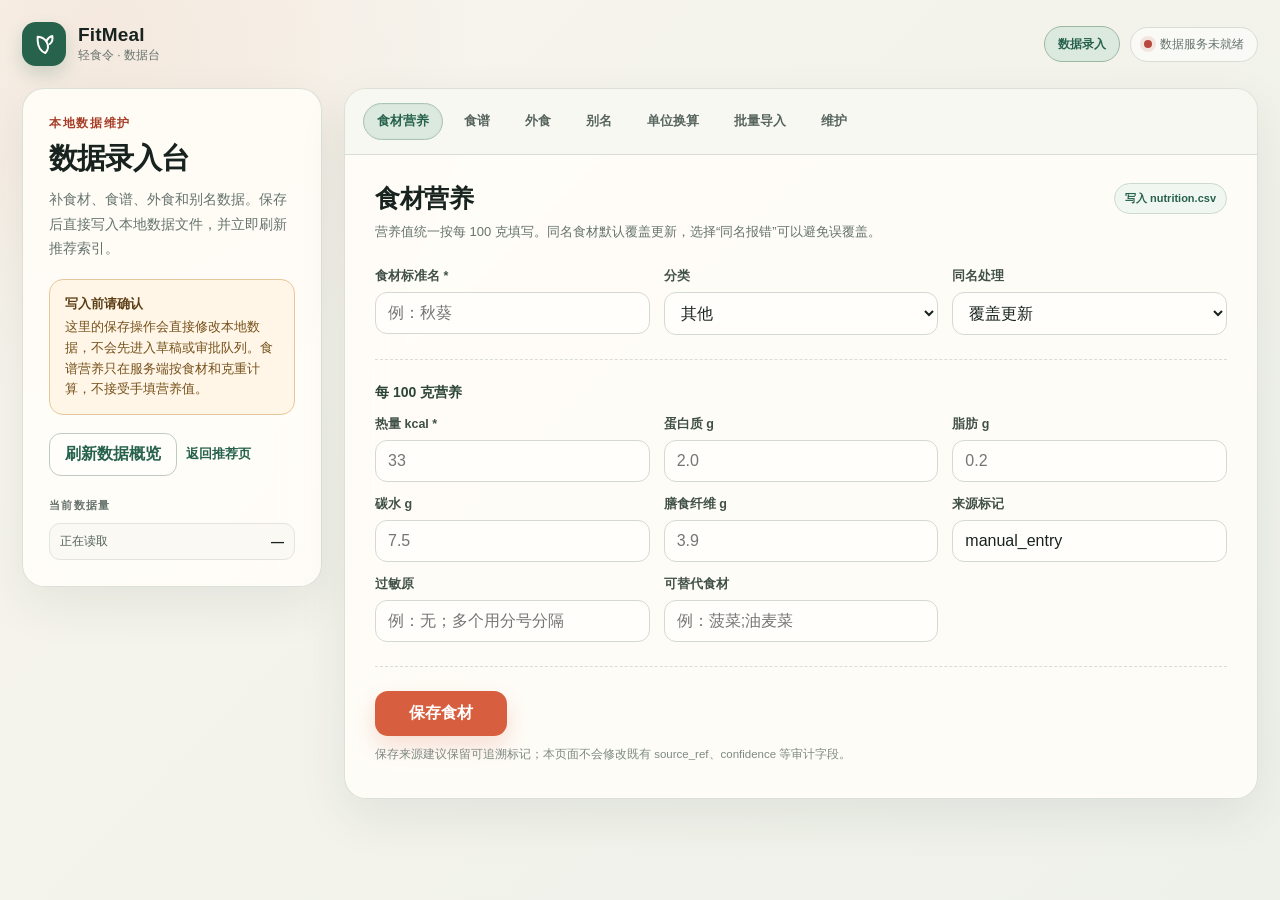
==== web/data.html @ 30ae2b87 "feat: add local data entry page" ====
<!doctype html>
<html lang="zh-CN">
<head>
  <meta charset="utf-8">
  <meta name="viewport" content="width=device-width, initial-scale=1">
  <meta name="description" content="FitMeal 轻食令本地数据录入与维护">
  <title>数据录入 · FitMeal 轻食令</title>
  <link rel="stylesheet" href="./styles.css?v=0.5.2">
  <link rel="stylesheet" href="./data.css?v=0.1.0">
</head>
<body>
  <div class="page-shell data-page">
    <header class="topbar">
      <a class="brand" href="./" aria-label="返回 FitMeal 推荐首页">
        <span class="brand-mark" aria-hidden="true">
          <svg viewBox="0 0 32 32" role="img"><path d="M8.5 7.5c4.8.4 8.2 2.5 10.2 6.3 2.1 4 1.5 8-1.8 11.6-2.6-1-4.5-2.5-5.9-4.7-1.6-2.6-2.4-5.5-2.5-8.7-.1-1.7 0-3.2 0-4.5Z"/><path d="M18.2 12.1c1.4-3 3.5-4.8 6.4-5.5.8 3.7-.1 6.7-2.8 8.9"/></svg>
        </span>
        <span>
          <strong>FitMeal</strong>
          <small>轻食令 · 数据台</small>
        </span>
      </a>
      <div class="topbar-actions">
        <a class="data-entry-link is-current" href="./data.html" aria-current="page">数据录入</a>
        <div class="service-state" id="serviceState">
          <span class="state-dot" aria-hidden="true"></span>
          <span>正在连接本地服务</span>
        </div>
      </div>
    </header>

    <main class="data-workspace">
      <aside class="data-sidebar">
        <div class="eyebrow">本地数据维护</div>
        <h1>数据录入台</h1>
        <p class="lead">补食材、食谱、外食和别名数据。保存后直接写入本地数据文件，并立即刷新推荐索引。</p>

        <div class="data-warning">
          <strong>写入前请确认</strong>
          这里的保存操作会直接修改本地数据，不会先进入草稿或审批队列。食谱营养只在服务端按食材和克重计算，不接受手填营养值。
        </div>

        <div class="sidebar-actions">
          <button class="secondary-button" id="refreshSchema" type="button">刷新数据概览</button>
          <a class="text-link" href="./">返回推荐页</a>
        </div>

        <div class="count-title">当前数据量</div>
        <div class="count-list" id="datasetCounts">
          <div class="count-item"><span>正在读取</span><strong>—</strong></div>
        </div>
      </aside>

      <section class="data-main">
        <nav class="data-tabs" role="tablist" aria-label="数据类别">
          <button class="tab-button is-active" id="tab-nutrition" type="button" role="tab" aria-selected="true" aria-controls="panel-nutrition" data-tab="nutrition">食材营养</button>
          <button class="tab-button" id="tab-recipes" type="button" role="tab" aria-selected="false" aria-controls="panel-recipes" data-tab="recipes">食谱</button>
          <button class="tab-button" id="tab-eat-out" type="button" role="tab" aria-selected="false" aria-controls="panel-eat-out" data-tab="eat-out">外食</button>
          <button class="tab-button" id="tab-aliases" type="button" role="tab" aria-selected="false" aria-controls="panel-aliases" data-tab="aliases">别名</button>
          <button class="tab-button" id="tab-units" type="button" role="tab" aria-selected="false" aria-controls="panel-units" data-tab="units">单位换算</button>
          <button class="tab-button" id="tab-batch" type="button" role="tab" aria-selected="false" aria-controls="panel-batch" data-tab="batch">批量导入</button>
          <button class="tab-button" id="tab-maintenance" type="button" role="tab" aria-selected="false" aria-controls="panel-maintenance" data-tab="maintenance">维护</button>
        </nav>

        <section class="tab-panel" id="panel-nutrition" role="tabpanel" aria-labelledby="tab-nutrition">
          <div class="panel-heading">
            <div>
              <h2>食材营养</h2>
              <p>营养值统一按每 100 克填写。同名食材默认覆盖更新，选择“同名报错”可以避免误覆盖。</p>
            </div>
            <span class="panel-badge">写入 nutrition.csv</span>
          </div>

          <form class="data-form" id="nutritionForm">
            <div class="form-section">
              <div class="form-grid form-grid-3">
                <label class="field">
                  <span>食材标准名 *</span>
                  <input name="name" type="text" required placeholder="例：秋葵">
                </label>
                <label class="field">
                  <span>分类</span>
                  <select name="category">
                    <option value="protein">蛋白质</option>
                    <option value="vegetable">蔬菜</option>
                    <option value="staple">主食</option>
                    <option value="fruit">水果</option>
                    <option value="dairy">乳制品</option>
                    <option value="fat">油脂</option>
                    <option value="condiment">调味</option>
                    <option value="other" selected>其他</option>
                  </select>
                </label>
                <label class="field">
                  <span>同名处理</span>
                  <select name="mode">
                    <option value="upsert" selected>覆盖更新</option>
                    <option value="append">同名报错</option>
                  </select>
                </label>
              </div>
            </div>

            <div class="form-section">
              <div class="form-section-title">每 100 克营养</div>
              <div class="form-grid form-grid-3">
                <label class="field">
                  <span>热量 kcal *</span>
                  <input name="calories" type="number" min="0" step="0.1" required placeholder="33">
                </label>
                <label class="field">
                  <span>蛋白质 g</span>
                  <input name="protein_g" type="number" min="0" step="0.1" placeholder="2.0">
                </label>
                <label class="field">
                  <span>脂肪 g</span>
                  <input name="fat_g" type="number" min="0" step="0.1" placeholder="0.2">
                </label>
                <label class="field">
                  <span>碳水 g</span>
                  <input name="carbs_g" type="number" min="0" step="0.1" placeholder="7.5">
                </label>
                <label class="field">
                  <span>膳食纤维 g</span>
                  <input name="fiber_g" type="number" min="0" step="0.1" placeholder="3.9">
                </label>
                <label class="field">
                  <span>来源标记</span>
                  <input name="source" type="text" value="manual_entry" placeholder="manual_entry / usda_fdc">
                </label>
              </div>
              <div class="form-grid form-grid-3">
                <label class="field">
                  <span>过敏原</span>
                  <input name="allergens" type="text" placeholder="例：无；多个用分号分隔">
                </label>
                <label class="field">
                  <span>可替代食材</span>
                  <input name="substitutes" type="text" placeholder="例：菠菜;油麦菜">
                </label>
              </div>
            </div>

            <div class="form-actions">
              <button class="primary-button" type="submit">保存食材</button>
            </div>
            <p class="helper-text">保存来源建议保留可追溯标记；本页面不会修改既有 source_ref、confidence 等审计字段。</p>
          </form>

          <div class="api-result" id="nutritionResult" aria-live="polite" hidden></div>
        </section>

        <section class="tab-panel" id="panel-recipes" role="tabpanel" aria-labelledby="tab-recipes" hidden>
          <div class="panel-heading">
            <div>
              <h2>食谱</h2>
              <p>只填写食材与克重，服务会自动计算一份的热量、蛋白质、脂肪和碳水。先试算，再保存。</p>
            </div>
            <span class="panel-badge">写入 recipes.csv</span>
          </div>

          <form class="data-form" id="recipeForm">
            <div class="form-section">
              <div class="form-grid form-grid-3">
                <label class="field">
                  <span>菜名 *</span>
                  <input name="name" type="text" required placeholder="例：秋葵炒鸡胸">
                </label>
                <label class="field">
                  <span>目标 *</span>
                  <select name="goal" required>
                    <option value="fat_loss">减脂</option>
                    <option value="muscle_gain">增肌</option>
                    <option value="maintain">维持</option>
                  </select>
                </label>
                <label class="field">
                  <span>地区</span>
                  <select name="region">
                    <option value="通用">通用</option>
                    <option value="川渝">川渝</option>
                    <option value="粤式">粤式</option>
                    <option value="江浙">江浙</option>
                    <option value="北方">北方</option>
                  </select>
                </label>
              </div>
              <div class="form-grid form-grid-4">
                <label class="field">
                  <span>份数</span>
                  <input name="servings" type="number" min="1" step="1" value="1">
                </label>
                <label class="field">
                  <span>耗时分钟</span>
                  <input name="cooking_time" type="number" min="0" step="1" value="15">
                </label>
                <label class="field">
                  <span>难度</span>
                  <select name="difficulty">
                    <option value="easy" selected>简单</option>
                    <option value="medium">中等</option>
                    <option value="hard">较难</option>
                  </select>
                </label>
                <label class="field">
                  <span>可缺食材数</span>
                  <input name="missing_tolerance" type="number" min="0" step="1" value="1">
                </label>
              </div>
            </div>

            <div class="form-section">
              <div class="form-section-title">食材与做法</div>
              <div class="form-grid">
                <label class="field">
                  <span>食材清单 *</span>
                  <textarea name="ingredients" rows="3" required placeholder="鸡胸肉:150g;秋葵:200g;鸡蛋:1个"></textarea>
                  <small>格式为“食材:克重或数量”，用分号分隔。</small>
                </label>
                <label class="field">
                  <span>步骤</span>
                  <textarea name="steps" rows="4" placeholder="鸡胸肉切块;焯水;少油翻炒;加入秋葵调味"></textarea>
                </label>
              </div>
            </div>

            <div class="form-section">
              <div class="form-section-title">标签与备注</div>
              <div class="form-grid form-grid-3">
                <label class="field">
                  <span>标签</span>
                  <input name="tags" type="text" placeholder="高蛋白;低脂;快手菜">
                </label>
                <label class="field">
                  <span>过敏原</span>
                  <input name="allergens" type="text" placeholder="蛋;多个用分号分隔">
                </label>
                <label class="field">
                  <span>来源</span>
                  <input name="source" type="text" value="manual_entry">
                </label>
              </div>
              <div class="form-grid">
                <label class="field">
                  <span>替代食材</span>
                  <input name="substitutes" type="text" placeholder="鸡胸肉:去皮鸡腿肉;鸡蛋:豆腐">
                </label>
                <label class="field">
                  <span>备注</span>
                  <textarea name="notes" rows="2" placeholder="记录配方边界、口味或风险提示"></textarea>
                </label>
              </div>
              <label class="check-line">
                <input name="allow_duplicate" type="checkbox">
                <span>允许新增同名食谱。默认不勾选，保存时会拒绝重名，避免误建重复数据。</span>
              </label>
            </div>

            <div class="form-actions">
              <button class="secondary-button" id="recipePreview" type="button">先试算营养</button>
              <button class="primary-button" type="submit">保存食谱</button>
            </div>
            <p class="helper-text">试算不会写入数据；保存后如果营养未落在目标区间，接口会返回提醒，但不会阻止保存。</p>
          </form>

          <div class="api-result" id="recipeResult" aria-live="polite" hidden></div>
        </section>

        <section class="tab-panel" id="panel-eat-out" role="tabpanel" aria-labelledby="tab-eat-out" hidden>
          <div class="panel-heading">
            <div>
              <h2>外食条目</h2>
              <p>记录点餐场景、适用目标和风险说明。用户提出鱼肉、火锅、粥等品类时，系统会优先匹配这里的名称与标签。</p>
            </div>
            <span class="panel-badge">写入 eat_out_foods.csv</span>
          </div>

          <form class="data-form" id="eatOutForm">
            <div class="form-section">
              <div class="form-grid form-grid-3">
                <label class="field">
                  <span>档口 / 菜品类型 *</span>
                  <input name="name" type="text" required placeholder="例：清蒸鱼套餐">
                </label>
                <label class="field">
                  <span>地区</span>
                  <select name="region">
                    <option value="通用">通用</option>
                    <option value="川渝">川渝</option>
                    <option value="粤式">粤式</option>
                    <option value="江浙">江浙</option>
                    <option value="北方">北方</option>
                  </select>
                </label>
                <label class="field">
                  <span>热量区间</span>
                  <input name="calorie_range" type="text" placeholder="例：380-520 kcal">
                </label>
              </div>

              <fieldset class="fieldset-field">
                <legend>适用目标 *</legend>
                <div class="choice-row">
                  <label class="choice-chip"><input name="suitable_goals" type="checkbox" value="fat_loss" data-multi="true"><span>减脂</span></label>
                  <label class="choice-chip"><input name="suitable_goals" type="checkbox" value="muscle_gain" data-multi="true"><span>增肌</span></label>
                  <label class="choice-chip"><input name="suitable_goals" type="checkbox" value="maintain" data-multi="true"><span>维持</span></label>
                </div>
              </fieldset>
            </div>

            <div class="form-section">
              <div class="form-grid">
                <label class="field">
                  <span>点餐策略</span>
                  <textarea name="order_strategy" rows="3" placeholder="优先选鱼肉；要求少油少盐；主食减半；搭配一份绿叶菜"></textarea>
                </label>
                <label class="field">
                  <span>风险说明</span>
                  <textarea name="risk_notes" rows="3" placeholder="酱汁含油;汤底偏咸;主食容易超量"></textarea>
                </label>
                <label class="field">
                  <span>标签</span>
                  <input name="tags" type="text" placeholder="鱼肉;高蛋白;清淡">
                </label>
              </div>
              <label class="check-line">
                <input name="allow_duplicate" type="checkbox">
                <span>允许新增同名外食条目。默认不勾选。</span>
              </label>
            </div>

            <div class="form-actions">
              <button class="primary-button" type="submit">保存外食条目</button>
            </div>
          </form>

          <div class="api-result" id="eatOutResult" aria-live="polite" hidden></div>
        </section>

        <section class="tab-panel" id="panel-aliases" role="tabpanel" aria-labelledby="tab-aliases" hidden>
          <div class="panel-heading">
            <div>
              <h2>食材别名</h2>
              <p>把用户常说的叫法映射到营养库标准名，避免同一食材被识别成多条数据。</p>
            </div>
            <span class="panel-badge">写入 ingredient_aliases.csv</span>
          </div>

          <form class="data-form" id="aliasForm">
            <div class="form-grid form-grid-3">
              <label class="field">
                <span>别名 *</span>
                <input name="alias" type="text" required placeholder="例：大虾">
              </label>
              <label class="field">
                <span>标准名 *</span>
                <input name="standard" type="text" required placeholder="例：虾仁">
              </label>
              <label class="field">
                <span>备注</span>
                <input name="note" type="text" placeholder="例：口语叫法">
              </label>
            </div>
            <div class="form-actions">
              <button class="primary-button" type="submit">保存别名</button>
            </div>
            <p class="helper-text">标准名必须已经存在于 nutrition.csv 中；同名别名会覆盖更新。</p>
          </form>

          <div class="api-result" id="aliasResult" aria-live="polite" hidden></div>
        </section>

        <section class="tab-panel" id="panel-units" role="tabpanel" aria-labelledby="tab-units" hidden>
          <div class="panel-heading">
            <div>
              <h2>单位换算</h2>
              <p>补充个、瓣、张、把等口语单位的克重。填写食材时只对该食材生效，不填则作为通用换算。</p>
            </div>
            <span class="panel-badge">写入 unit_conversions.csv</span>
          </div>

          <form class="data-form" id="unitForm">
            <div class="form-grid form-grid-4">
              <label class="field">
                <span>单位 *</span>
                <input name="unit" type="text" required placeholder="例：瓣">
              </label>
              <label class="field">
                <span>食材</span>
                <input name="ingredient" type="text" placeholder="例：蒜；留空表示通用">
              </label>
              <label class="field">
                <span>等于多少克 *</span>
                <input name="grams" type="number" min="0.01" step="0.01" required placeholder="5">
              </label>
              <label class="field">
                <span>备注</span>
                <input name="note" type="text" placeholder="例：一瓣蒜约 5 克">
              </label>
            </div>
            <div class="form-actions">
              <button class="primary-button" type="submit">保存单位换算</button>
            </div>
            <p class="helper-text">填写了食材时，该食材必须已经存在于营养库；相同的单位和食材组合会覆盖更新。</p>
          </form>

          <div class="api-result" id="unitResult" aria-live="polite" hidden></div>
        </section>

        <section class="tab-panel" id="panel-batch" role="tabpanel" aria-labelledby="tab-batch" hidden>
          <div class="panel-heading">
            <div>
              <h2>批量导入</h2>
              <p>粘贴数组或 `{"items": []}`。服务会逐条校验并返回成功和失败明细，一条失败不会中断其余条目。</p>
            </div>
            <span class="panel-badge">POST /data/import</span>
          </div>

          <form class="data-form" id="batchForm">
            <label class="field">
              <span>JSON 数据</span>
              <textarea class="json-input" name="itemsJson" required placeholder='[{"table":"nutrition","name":"秋葵","calories":33}]'></textarea>
            </label>
            <details class="sample-box">
              <summary>查看可用于批量导入的格式</summary>
              <pre>[
  {
    "table": "nutrition",
    "name": "秋葵",
    "category": "vegetable",
    "calories": 33,
    "protein_g": 2.0,
    "fat_g": 0.2,
    "carbs_g": 7.5,
    "fiber_g": 3.9,
    "source": "manual_entry"
  },
  {
    "table": "aliases",
    "alias": "大虾",
    "standard": "虾仁",
    "note": "口语叫法"
  }
]</pre>
            </details>
            <div class="form-actions">
              <button class="primary-button" type="submit">校验并导入</button>
            </div>
          </form>

          <div class="api-result" id="batchResult" aria-live="polite" hidden></div>
        </section>

        <section class="tab-panel" id="panel-maintenance" role="tabpanel" aria-labelledby="tab-maintenance" hidden>
          <div class="panel-heading">
            <div>
              <h2>数据维护</h2>
              <p>查看接口当前读取到的表结构。修改过营养库、别名或单位换算后，需要重算食谱营养缓存。</p>
            </div>
            <span class="panel-badge">只读概览 + 重算</span>
          </div>

          <div class="maintenance-card">
            <h3>重算食谱营养</h3>
            <p>按当前 nutrition.csv、别名和单位换算重新计算所有食谱的营养列。这个操作不会新增食谱。</p>
            <button class="danger-button" id="regenButton" type="button">重算全部食谱营养</button>
          </div>

          <div class="maintenance-card">
            <h3>数据表结构</h3>
            <p>以下内容来自服务当前实际读取的文件，可用于核对字段名和数据量。</p>
            <div class="table-wrap">
              <table class="schema-table">
                <thead>
                  <tr>
                    <th>数据表</th>
                    <th>文件</th>
                    <th>行数</th>
                    <th>列名</th>
                  </tr>
                </thead>
                <tbody id="schemaRows">
                  <tr><td colspan="4">正在读取数据表结构...</td></tr>
                </tbody>
              </table>
            </div>
          </div>

          <div class="api-result" id="maintenanceResult" aria-live="polite" hidden></div>
        </section>
      </section>
    </main>
  </div>

  <script src="./data.js?v=0.1.0" defer></script>
</body>
</html>
---- web/styles.css ----
:root {
  --ink: #18231f;
  --muted: #66736d;
  --paper: #f4f1e9;
  --surface: #fffdf8;
  --surface-2: #ecefe7;
  --line: #d9ddd4;
  --accent: #d75f3f;
  --accent-deep: #a73e28;
  --green: #27624d;
  --green-soft: #dce9df;
  --amber: #9a681d;
  --amber-soft: #f5e8ca;
  --danger: #a83d35;
  --danger-soft: #f8e2dd;
  --shadow: 0 18px 50px rgba(29, 45, 37, .08);
  --radius: 22px;
  --font: "Microsoft YaHei UI", "PingFang SC", "Noto Sans CJK SC", sans-serif;
}

* { box-sizing: border-box; }
html { scroll-behavior: smooth; }
body {
  margin: 0;
  min-width: 320px;
  color: var(--ink);
  background:
    radial-gradient(circle at 8% 4%, rgba(215, 95, 63, .08), transparent 24rem),
    linear-gradient(135deg, #f8f5ed 0%, #eef1ea 100%);
  font-family: var(--font);
  -webkit-font-smoothing: antialiased;
}
button, input, select, textarea { font: inherit; }
button { color: inherit; }
svg { display: block; }

.page-shell { min-height: 100vh; padding: 22px; }
.topbar {
  max-width: 1500px;
  margin: 0 auto 22px;
  display: flex;
  align-items: center;
  justify-content: space-between;
  gap: 20px;
}
.brand { display: inline-flex; align-items: center; gap: 12px; color: inherit; text-decoration: none; }
.brand-mark {
  width: 44px; height: 44px; display: grid; place-items: center;
  border-radius: 14px; color: var(--surface); background: var(--green);
  box-shadow: 0 8px 18px rgba(39, 98, 77, .2);
}
.brand-mark svg { width: 29px; height: 29px; fill: none; stroke: currentColor; stroke-width: 2.2; stroke-linecap: round; stroke-linejoin: round; }
.brand strong { display: block; font-size: 19px; letter-spacing: .01em; }
.brand small { display: block; color: var(--muted); font-size: 12px; margin-top: 1px; }
.service-state {
  display: flex; align-items: center; gap: 8px;
  padding: 8px 13px; border: 1px solid var(--line); border-radius: 999px;
  color: var(--muted); background: rgba(255,255,255,.58); font-size: 12px;
}
.state-dot { width: 8px; height: 8px; border-radius: 50%; background: #b6832e; box-shadow: 0 0 0 4px rgba(182,131,46,.12); }
.service-state.is-online .state-dot { background: #2d7e5c; box-shadow: 0 0 0 4px rgba(45,126,92,.13); }
.service-state.is-offline .state-dot { background: #b8483e; box-shadow: 0 0 0 4px rgba(184,72,62,.12); }
.topbar-actions { display: flex; align-items: center; gap: 10px; }
.data-entry-link {
  display: inline-flex; align-items: center; justify-content: center;
  min-height: 36px; padding: 8px 13px;
  border: 1px solid #c7d3ca; border-radius: 999px;
  color: var(--green); background: rgba(255,255,255,.58);
  font-size: 12px; font-weight: 800; text-decoration: none;
  transition: .18s ease;
}
.data-entry-link:hover,
.data-entry-link.is-current { border-color: #9db7a5; background: var(--green-soft); }

.workspace {
  max-width: 1500px;
  margin: 0 auto;
  display: grid;
  grid-template-columns: minmax(330px, 430px) minmax(0, 1fr);
  gap: 22px;
  align-items: start;
}
.input-panel, .result-panel {
  background: rgba(255, 253, 248, .9);
  border: 1px solid rgba(217, 221, 212, .88);
  border-radius: var(--radius);
  box-shadow: var(--shadow);
  backdrop-filter: blur(18px);
}
.input-panel { padding: 30px; position: sticky; top: 22px; }
.result-panel { min-height: 720px; overflow: hidden; }

.eyebrow {
  color: var(--accent-deep);
  font-size: 12px;
  font-weight: 800;
  letter-spacing: .14em;
  text-transform: uppercase;
}
h1, h2, h3, p { margin-top: 0; }
h1 { margin: 10px 0 12px; font-size: clamp(26px, 2.4vw, 38px); line-height: 1.18; letter-spacing: -.035em; }
h2 { margin: 6px 0 0; font-size: 23px; line-height: 1.25; letter-spacing: -.02em; }
h3 { margin-bottom: 8px; }
.lead { color: var(--muted); font-size: 14px; line-height: 1.75; margin-bottom: 18px; }

.sample-row { display: flex; flex-wrap: wrap; gap: 8px; margin-bottom: 24px; }
.sample-button {
  border: 1px solid var(--line);
  border-radius: 999px;
  background: #f7f5ef;
  padding: 8px 12px;
  color: #45534c;
  cursor: pointer;
  transition: .18s ease;
}
.sample-button:hover { border-color: #aebbb2; color: var(--green); transform: translateY(-1px); }

.field { display: flex; flex-direction: column; gap: 7px; min-width: 0; }
.field > span { font-size: 12.5px; font-weight: 700; color: #405047; }
.field small { color: #8a948f; font-weight: 500; }
.field input, .field select, .field textarea {
  width: 100%;
  border: 1px solid #d4d9d1;
  border-radius: 12px;
  background: #fffefb;
  color: var(--ink);
  outline: none;
  padding: 11px 12px;
  transition: border-color .18s ease, box-shadow .18s ease, background .18s ease;
}
.field textarea { resize: vertical; min-height: 88px; line-height: 1.65; }
.field input:focus, .field select:focus, .field textarea:focus {
  border-color: rgba(39, 98, 77, .62);
  box-shadow: 0 0 0 4px rgba(39, 98, 77, .09);
  background: #fff;
}
.field-wide { margin-bottom: 14px; }
.field-grid { display: grid; grid-template-columns: 1fr 1fr; gap: 13px; margin-bottom: 14px; }
.input-suffix { position: relative; }
.input-suffix input { padding-right: 52px; }
.input-suffix > span { position: absolute; right: 12px; top: 50%; transform: translateY(-50%); color: #8a948f; font-size: 12px; }
.advanced-fields { display: none; grid-template-columns: 1fr 1fr; gap: 13px; margin-bottom: 14px; }
.advanced-fields.is-visible { display: grid; }
.advanced-fields .field[hidden] { display: none; }

.primary-button {
  width: 100%; border: 0; border-radius: 13px; padding: 14px 18px;
  background: var(--accent); color: #fff;
  display: flex; align-items: center; justify-content: center; gap: 9px;
  font-weight: 800; cursor: pointer;
  box-shadow: 0 10px 22px rgba(215, 95, 63, .2);
  transition: .18s ease;
}
.primary-button:hover { background: #c95234; transform: translateY(-1px); box-shadow: 0 12px 25px rgba(215, 95, 63, .26); }
.primary-button:disabled { opacity: .62; cursor: wait; transform: none; }
.primary-button svg { width: 19px; height: 19px; fill: none; stroke: currentColor; stroke-width: 1.8; stroke-linecap: round; stroke-linejoin: round; }
.form-note { margin: 10px 0 0; color: #8a948f; font-size: 11px; line-height: 1.6; }

.result-toolbar {
  padding: 28px 30px 20px;
  border-bottom: 1px solid var(--line);
  display: flex; justify-content: space-between; align-items: flex-end; gap: 24px;
}
.result-meta { color: var(--muted); font-size: 12px; text-align: right; white-space: nowrap; }
.request-summary {
  margin: 18px 30px 0;
  padding: 12px 14px;
  border: 1px solid #dce4dd;
  border-radius: 14px;
  background: #f4f8f4;
  display: flex; flex-wrap: wrap; gap: 8px;
}
.chip {
  display: inline-flex; align-items: center; gap: 6px;
  border: 1px solid #d3ddd5; border-radius: 999px;
  padding: 5px 9px; color: #405047; background: #fff;
  font-size: 11.5px;
}
.chip strong { color: var(--green); }
.results { padding: 24px 30px 34px; }

.empty-state { text-align: center; max-width: 420px; margin: 90px auto 0; color: var(--muted); }
.empty-state h3 { color: var(--ink); font-size: 19px; }
.empty-state p { line-height: 1.7; font-size: 13.5px; }
.empty-illustration { position: relative; width: 132px; height: 104px; margin: 0 auto 18px; }
.plate { position: absolute; left: 16px; top: 15px; width: 98px; height: 76px; border: 2px solid #b9c6bd; border-radius: 50%; background: #faf9f4; transform: rotate(-5deg); }
.leaf { position: absolute; width: 36px; height: 18px; border-radius: 100% 0 100% 0; background: var(--green-soft); border: 1px solid #a9c2b1; }
.leaf-a { left: 49px; top: 41px; transform: rotate(25deg); }
.leaf-b { left: 69px; top: 34px; transform: rotate(75deg); }

.loading-state { min-height: 470px; display: grid; place-content: center; text-align: center; color: var(--muted); }
.loading-mark { display: flex; justify-content: center; gap: 6px; margin-bottom: 16px; }
.loading-mark span { width: 8px; height: 8px; border-radius: 50%; background: var(--accent); animation: bounce .9s infinite ease-in-out; }
.loading-mark span:nth-child(2) { animation-delay: .12s; }
.loading-mark span:nth-child(3) { animation-delay: .24s; }
@keyframes bounce { 0%, 80%, 100% { transform: translateY(0); opacity: .45; } 40% { transform: translateY(-7px); opacity: 1; } }

.result-section + .result-section { margin-top: 20px; }
.section-note { color: var(--muted); font-size: 12.5px; line-height: 1.65; margin-bottom: 12px; }
.recipe-card {
  border: 1px solid var(--line); border-radius: 18px; overflow: hidden;
  background: #fffefb; margin-bottom: 15px;
  box-shadow: 0 8px 24px rgba(30, 47, 38, .045);
}
.recipe-card:first-child { border-color: #b9c9bd; }
.recipe-head { padding: 18px 19px 15px; display: flex; gap: 16px; justify-content: space-between; align-items: flex-start; }
.recipe-rank { width: 29px; height: 29px; flex: 0 0 auto; display: grid; place-items: center; border-radius: 9px; background: var(--green-soft); color: var(--green); font-weight: 900; font-size: 12px; }
.recipe-title-wrap { flex: 1; min-width: 0; }
.recipe-title { font-size: 18px; font-weight: 850; margin-bottom: 5px; }
.recipe-subtitle { color: var(--muted); font-size: 12px; line-height: 1.6; }
.score-badge { flex: 0 0 auto; color: var(--green); background: #e9f2eb; border-radius: 999px; padding: 5px 9px; font-size: 11px; font-weight: 800; }
.nutrition-grid { display: grid; grid-template-columns: repeat(4, 1fr); gap: 1px; background: var(--line); border-top: 1px solid var(--line); border-bottom: 1px solid var(--line); }
.nutrition-item { background: #fbfaf6; padding: 12px 14px; }
.nutrition-item span { display: block; color: var(--muted); font-size: 10.5px; margin-bottom: 4px; }
.nutrition-item strong { font-size: 15px; }
.card-body { padding: 18px 19px; }
.card-block + .card-block { margin-top: 17px; }
.block-label { color: #425149; font-size: 12px; font-weight: 800; margin-bottom: 9px; }
.ingredient-list { display: flex; flex-wrap: wrap; gap: 7px; }
.ingredient-chip { padding: 6px 9px; border-radius: 8px; background: #edf3ee; color: var(--green); font-size: 11.5px; }
.ingredient-chip.missing { background: #f4f0e8; color: #876f4a; }
.ingredient-chip.avoid { background: var(--danger-soft); color: var(--danger); }
.steps { margin: 0; padding-left: 20px; color: #3f4b45; }
.steps li { margin: 6px 0; line-height: 1.55; font-size: 13px; }
.note-box { margin-top: 13px; padding: 10px 12px; border-radius: 10px; background: #f6f3ec; color: #6d6251; font-size: 12px; line-height: 1.6; }
.breakdown { display: grid; gap: 9px; }
.breakdown-row { display: grid; grid-template-columns: 94px minmax(84px, 1fr) 86px; gap: 10px; align-items: center; font-size: 11.5px; }
.breakdown-name { display: flex; min-width: 0; flex-direction: column; gap: 1px; }
.breakdown-name strong { overflow: hidden; text-overflow: ellipsis; white-space: nowrap; font-size: 11.5px; }
.breakdown-name small { color: var(--muted); font-size: 10.5px; line-height: 1.25; }
.breakdown-track { height: 7px; border-radius: 999px; background: #e7e9e3; overflow: hidden; }
.breakdown-fill { display: block; height: 100%; min-width: 2px; border-radius: inherit; background: linear-gradient(90deg, var(--accent-deep), var(--accent)); }
.breakdown-row span:last-child { text-align: right; color: var(--muted); }
.chat-card {
  border: 1px solid #b9c9bd;
  border-radius: 18px;
  overflow: hidden;
  background: #fffefb;
  box-shadow: 0 10px 28px rgba(30, 47, 38, .06);
}
.chat-source {
  display: flex; align-items: center; flex-wrap: wrap; gap: 8px;
  padding: 12px 18px; border-bottom: 1px solid var(--line);
  background: #f4f8f4; color: var(--muted); font-size: 11.5px;
}
.chat-source strong { color: var(--green); }
.chat-source .live-dot {
  width: 7px; height: 7px; border-radius: 50%; background: #3d9b63;
  box-shadow: 0 0 0 4px rgba(61, 155, 99, .12);
}
.answer-content { padding: 22px 22px 8px; color: #33433a; font-size: 13.5px; line-height: 1.75; }
.answer-content h3, .answer-content h4, .answer-content h5 { color: var(--ink); line-height: 1.4; margin: 20px 0 8px; }
.answer-content h3 { font-size: 19px; }
.answer-content h4 { font-size: 16px; }
.answer-content h5 { font-size: 14px; }
.answer-content h3:first-child, .answer-content h4:first-child, .answer-content h5:first-child { margin-top: 0; }
.answer-content p { margin: 8px 0; }
.answer-content ul, .answer-content ol { margin: 8px 0 14px; padding-left: 22px; }
.answer-content li { margin: 5px 0; }
.answer-content strong { color: #263b2f; }
.answer-content code { padding: 2px 5px; border-radius: 5px; background: #eef2ee; color: #395443; font-size: .92em; }
.answer-content pre { overflow: auto; padding: 12px; border-radius: 10px; background: #f1f3f0; }
.loading-state small { display: block; margin-top: 7px; font-size: 11.5px; }
.feedback-actions {
  display: flex; flex-wrap: wrap; align-items: center; gap: 7px;
  margin-top: 17px; padding-top: 14px; border-top: 1px dashed var(--line);
}
.feedback-label { color: var(--muted); font-size: 11.5px; margin-right: 3px; }
.feedback-button {
  border: 1px solid #cbd6ce; border-radius: 999px; background: #fffefb;
  color: #405249; padding: 6px 10px; font: inherit; font-size: 11.5px; cursor: pointer;
}
.feedback-button:hover { border-color: var(--green); color: var(--green); background: #f1f7f2; }
.feedback-button:disabled { opacity: .55; cursor: default; }
.feedback-result { flex-basis: 100%; color: var(--green); font-size: 11.5px; }

.eatout-card, .source-card, .substitution-card {
  border: 1px solid var(--line); border-radius: 16px; background: #fffefb;
  padding: 17px 18px; margin-bottom: 13px;
}
.eatout-card h3, .substitution-card h3, .source-card h3 { font-size: 16px; }
.strategy { color: #34443b; line-height: 1.65; font-size: 13px; }
.mini-title { color: var(--muted); font-size: 11px; margin: 13px 0 6px; font-weight: 800; }
.warning-list, .source-list { margin: 0; padding-left: 18px; color: #6a554a; font-size: 12px; line-height: 1.65; }
.safety-card { border: 1px solid #e1afa8; border-radius: 18px; background: var(--danger-soft); padding: 25px; }
.safety-card h3 { color: var(--danger); font-size: 20px; }
.safety-card p { line-height: 1.7; color: #74423d; margin-bottom: 0; }
.nutrition-hero { border: 1px solid #c7d9cc; background: #edf5ef; border-radius: 18px; padding: 22px; }
.nutrition-hero .name { font-size: 22px; font-weight: 850; margin-bottom: 4px; }
.nutrition-hero .amount { color: var(--muted); font-size: 12px; margin-bottom: 18px; }
.source-table { width: 100%; border-collapse: collapse; font-size: 12px; }
.source-table th, .source-table td { border-bottom: 1px solid var(--line); text-align: left; padding: 10px 8px; vertical-align: top; }
.source-table th { color: var(--muted); font-size: 11px; font-weight: 800; }
.error-card { border: 1px solid #e2b3aa; background: #fbebe7; border-radius: 16px; padding: 20px; color: #8d3d35; line-height: 1.65; }

@media (max-width: 1080px) {
  .workspace { grid-template-columns: 1fr; }
  .input-panel { position: static; }
  .result-panel { min-height: 560px; }
}
@media (max-width: 640px) {
  .page-shell { padding: 12px; }
  .topbar { margin-bottom: 12px; }
  .service-state { display: none; }
  .input-panel { padding: 22px 18px; }
  .result-toolbar, .results { padding-left: 18px; padding-right: 18px; }
  .request-summary { margin-left: 18px; margin-right: 18px; }
  .field-grid, .advanced-fields { grid-template-columns: 1fr; }
  .nutrition-grid { grid-template-columns: 1fr 1fr; }
  .recipe-head { flex-wrap: wrap; }
  .score-badge { margin-left: 45px; }
  .breakdown-row { grid-template-columns: 82px minmax(60px, 1fr) 74px; gap: 7px; }
}
@media print {
  body { background: #fff; }
  .page-shell { padding: 0; }
  .topbar, .input-panel { display: none; }
  .workspace { display: block; }
  .result-panel { border: 0; box-shadow: none; min-height: 0; }
  .results { padding: 10px 0; }
}
---- web/data.css ----
.data-workspace {
  max-width: 1500px;
  margin: 0 auto;
  display: grid;
  grid-template-columns: minmax(250px, 300px) minmax(0, 1fr);
  gap: 22px;
  align-items: start;
}

.data-sidebar,
.data-main {
  background: rgba(255, 253, 248, .92);
  border: 1px solid rgba(217, 221, 212, .9);
  border-radius: var(--radius);
  box-shadow: var(--shadow);
  backdrop-filter: blur(18px);
}

.data-sidebar {
  position: sticky;
  top: 22px;
  padding: 26px;
}

.data-sidebar h1 {
  margin: 9px 0 12px;
  font-size: 29px;
}

.data-sidebar .lead {
  margin-bottom: 18px;
}

.data-warning {
  margin: 18px 0;
  padding: 14px 15px;
  border: 1px solid #e6c79a;
  border-radius: 14px;
  background: #fff6e7;
  color: #76501b;
  font-size: 12.5px;
  line-height: 1.65;
}

.data-warning strong {
  display: block;
  margin-bottom: 3px;
  color: #5c3d14;
}

.sidebar-actions {
  display: flex;
  flex-wrap: wrap;
  gap: 9px;
  margin-bottom: 22px;
}

.text-link {
  display: inline-flex;
  align-items: center;
  min-height: 38px;
  color: var(--green);
  font-size: 13px;
  font-weight: 700;
  text-decoration: none;
}

.text-link:hover {
  color: var(--accent-deep);
}

.count-title,
.section-label {
  color: var(--muted);
  font-size: 11px;
  font-weight: 800;
  letter-spacing: .12em;
  text-transform: uppercase;
}

.count-list {
  display: grid;
  gap: 8px;
  margin-top: 10px;
}

.count-item {
  display: flex;
  align-items: center;
  justify-content: space-between;
  gap: 12px;
  padding: 9px 10px;
  border: 1px solid #e1e5dc;
  border-radius: 11px;
  background: #faf9f4;
  color: #536159;
  font-size: 12px;
}

.count-item strong {
  color: var(--ink);
  font-size: 13px;
}

.data-main {
  min-width: 0;
  overflow: hidden;
}

.data-tabs {
  display: flex;
  gap: 7px;
  overflow-x: auto;
  padding: 14px 18px;
  border-bottom: 1px solid var(--line);
  background: rgba(246, 246, 240, .78);
  scrollbar-width: thin;
}

.tab-button {
  flex: 0 0 auto;
  border: 1px solid transparent;
  border-radius: 999px;
  padding: 9px 13px;
  background: transparent;
  color: #56645d;
  cursor: pointer;
  font-size: 12.5px;
  font-weight: 700;
  transition: .18s ease;
}

.tab-button:hover {
  border-color: #cad3cb;
  color: var(--green);
  background: rgba(255, 255, 255, .7);
}

.tab-button.is-active {
  border-color: #abc4b1;
  color: var(--green);
  background: var(--green-soft);
  box-shadow: inset 0 0 0 1px rgba(39, 98, 77, .04);
}

.tab-panel {
  padding: 28px 30px 34px;
}

.panel-heading {
  display: flex;
  align-items: flex-start;
  justify-content: space-between;
  gap: 24px;
  margin-bottom: 24px;
}

.panel-heading h2 {
  margin: 0 0 7px;
  font-size: 25px;
}

.panel-heading p {
  max-width: 780px;
  margin: 0;
  color: var(--muted);
  font-size: 13px;
  line-height: 1.75;
}

.panel-badge {
  flex: 0 0 auto;
  padding: 7px 10px;
  border: 1px solid #cbd9ce;
  border-radius: 999px;
  background: #f0f7f1;
  color: var(--green);
  font-size: 11px;
  font-weight: 800;
}

.data-form {
  width: 100%;
}

.form-section {
  margin: 0 0 24px;
  padding: 0 0 24px;
  border-bottom: 1px dashed #d9ddd4;
}

.form-section:last-of-type {
  margin-bottom: 0;
}

.form-section-title {
  margin: 0 0 14px;
  padding: 0;
  border: 0;
  color: #2d4537;
  font-size: 14px;
  font-weight: 850;
}

.form-grid {
  display: grid;
  gap: 14px;
}

.form-grid-2 {
  grid-template-columns: repeat(2, minmax(0, 1fr));
}

.form-grid-3 {
  grid-template-columns: repeat(3, minmax(0, 1fr));
}

.form-grid-4 {
  grid-template-columns: repeat(4, minmax(0, 1fr));
}

.form-grid + .form-grid {
  margin-top: 14px;
}

.fieldset-field {
  min-width: 0;
  margin: 0;
  padding: 0;
  border: 0;
}

.fieldset-field legend {
  margin-bottom: 8px;
  color: #405047;
  font-size: 12.5px;
  font-weight: 700;
}

.choice-row {
  display: flex;
  flex-wrap: wrap;
  gap: 8px;
}

.choice-chip,
.check-field {
  display: inline-flex;
  align-items: center;
  gap: 7px;
  min-height: 42px;
  padding: 9px 12px;
  border: 1px solid #d4d9d1;
  border-radius: 12px;
  background: #fffefb;
  color: #46564d;
  cursor: pointer;
  font-size: 12.5px;
}

.choice-chip:hover,
.check-field:hover {
  border-color: #9fb8a7;
  background: #f5faf5;
}

.choice-chip input,
.check-field input {
  width: 15px;
  height: 15px;
  accent-color: var(--green);
}

.check-line {
  display: flex;
  align-items: flex-start;
  gap: 10px;
  padding: 11px 12px;
  border: 1px solid #d4d9d1;
  border-radius: 12px;
  background: #fffefb;
  color: #59675f;
  font-size: 12px;
  line-height: 1.55;
}

.check-line input {
  flex: 0 0 auto;
  margin-top: 2px;
  accent-color: var(--green);
}

.form-actions {
  display: flex;
  flex-wrap: wrap;
  align-items: center;
  gap: 10px;
  margin-top: 20px;
}

.form-actions .primary-button {
  width: auto;
  min-width: 132px;
  padding: 12px 18px;
}

.secondary-button,
.danger-button {
  min-height: 42px;
  border-radius: 12px;
  padding: 10px 15px;
  cursor: pointer;
  font-weight: 750;
  transition: .18s ease;
}

.secondary-button {
  border: 1px solid #bfcbc2;
  background: #fffefb;
  color: var(--green);
}

.secondary-button:hover {
  border-color: #8eaa98;
  background: #f1f7f2;
}

.danger-button {
  border: 1px solid #dcb2aa;
  background: #fff7f5;
  color: var(--danger);
}

.danger-button:hover {
  border-color: #cb8f84;
  background: #fceae6;
}

.secondary-button:disabled,
.danger-button:disabled,
.primary-button:disabled {
  opacity: .58;
  cursor: wait;
}

.helper-text {
  margin: 9px 0 0;
  color: #7d8982;
  font-size: 11.5px;
  line-height: 1.65;
}

.api-result {
  margin-top: 20px;
  padding: 17px 18px;
  border: 1px solid #cbdacf;
  border-radius: 15px;
  background: #f2f8f3;
}

.api-result.is-error {
  border-color: #e2b3aa;
  background: #fbebe7;
  color: #8d3d35;
}

.api-result-head {
  display: flex;
  align-items: flex-start;
  justify-content: space-between;
  gap: 16px;
  margin-bottom: 10px;
}

.api-result-head strong {
  color: #244936;
  font-size: 14px;
}

.api-result.is-error .api-result-head strong {
  color: #853831;
}

.result-summary-grid {
  display: grid;
  grid-template-columns: repeat(auto-fit, minmax(125px, 1fr));
  gap: 8px;
  margin: 12px 0 14px;
}

.result-summary-item {
  padding: 9px 10px;
  border: 1px solid rgba(102, 138, 113, .22);
  border-radius: 10px;
  background: rgba(255, 255, 255, .64);
}

.result-summary-item span {
  display: block;
  color: #728177;
  font-size: 10.5px;
}

.result-summary-item strong {
  display: block;
  margin-top: 3px;
  color: #294b38;
  font-size: 13px;
  word-break: break-word;
}

.api-result.is-error .result-summary-item {
  border-color: rgba(168, 61, 53, .18);
  background: rgba(255, 255, 255, .54);
}

.api-result.is-error .result-summary-item strong {
  color: #7f3831;
}

.api-result p {
  margin: 0;
  line-height: 1.65;
}

.api-result details {
  margin-top: 11px;
}

.api-result summary {
  color: #53665a;
  cursor: pointer;
  font-size: 11.5px;
  font-weight: 750;
}

.api-result pre {
  max-height: 320px;
  margin: 10px 0 0;
  overflow: auto;
  padding: 13px;
  border-radius: 10px;
  background: #edf1ec;
  color: #34483b;
  font-size: 11.5px;
  line-height: 1.55;
  white-space: pre-wrap;
  word-break: break-word;
}

.api-result.is-error pre {
  background: #f5dfda;
  color: #733831;
}

.sample-box {
  margin-top: 12px;
  border: 1px solid #d7ddd5;
  border-radius: 12px;
  background: #fafaf6;
}

.sample-box summary {
  padding: 11px 13px;
  color: #53665a;
  cursor: pointer;
  font-size: 12px;
  font-weight: 750;
}

.sample-box pre {
  max-height: 260px;
  margin: 0;
  overflow: auto;
  padding: 0 13px 13px;
  color: #425248;
  font-size: 11.5px;
  line-height: 1.6;
}

.json-input {
  min-height: 280px !important;
  font-family: "Cascadia Mono", "Consolas", monospace !important;
  font-size: 12px !important;
  line-height: 1.65 !important;
}

.maintenance-card {
  padding: 18px;
  border: 1px solid #d7ddd5;
  border-radius: 14px;
  background: #fafaf6;
}

.maintenance-card + .maintenance-card {
  margin-top: 14px;
}

.maintenance-card h3 {
  margin: 0 0 7px;
  font-size: 15px;
}

.maintenance-card p {
  margin: 0 0 14px;
  color: var(--muted);
  font-size: 12px;
  line-height: 1.7;
}

.table-wrap {
  overflow-x: auto;
}

.schema-table {
  width: 100%;
  min-width: 650px;
  border-collapse: collapse;
  font-size: 11.5px;
}

.schema-table th,
.schema-table td {
  padding: 10px 8px;
  border-bottom: 1px solid #e0e4dd;
  text-align: left;
  vertical-align: top;
}

.schema-table th {
  color: var(--muted);
  font-size: 10.5px;
  font-weight: 800;
}

.schema-table td:first-child {
  color: #284a36;
  font-weight: 750;
}

.schema-table code {
  color: #455a4c;
  font-size: 10.5px;
  word-break: break-word;
}

@media (max-width: 1080px) {
  .data-workspace {
    grid-template-columns: 1fr;
  }

  .data-sidebar {
    position: static;
  }

  .count-list {
    grid-template-columns: repeat(3, minmax(0, 1fr));
  }
}

@media (max-width: 760px) {
  .data-page {
    padding: 12px;
  }

  .data-sidebar,
  .tab-panel {
    padding: 20px 18px;
  }

  .data-tabs {
    padding: 12px;
  }

  .panel-heading {
    display: block;
  }

  .panel-badge {
    display: inline-block;
    margin-top: 11px;
  }

  .form-grid-2,
  .form-grid-3,
  .form-grid-4 {
    grid-template-columns: 1fr;
  }

  .count-list {
    grid-template-columns: repeat(2, minmax(0, 1fr));
  }

  .form-actions {
    align-items: stretch;
  }

  .form-actions .primary-button,
  .form-actions .secondary-button,
  .form-actions .danger-button {
    flex: 1 1 150px;
  }
}

@media (max-width: 430px) {
  .count-list {
    grid-template-columns: 1fr;
  }
}
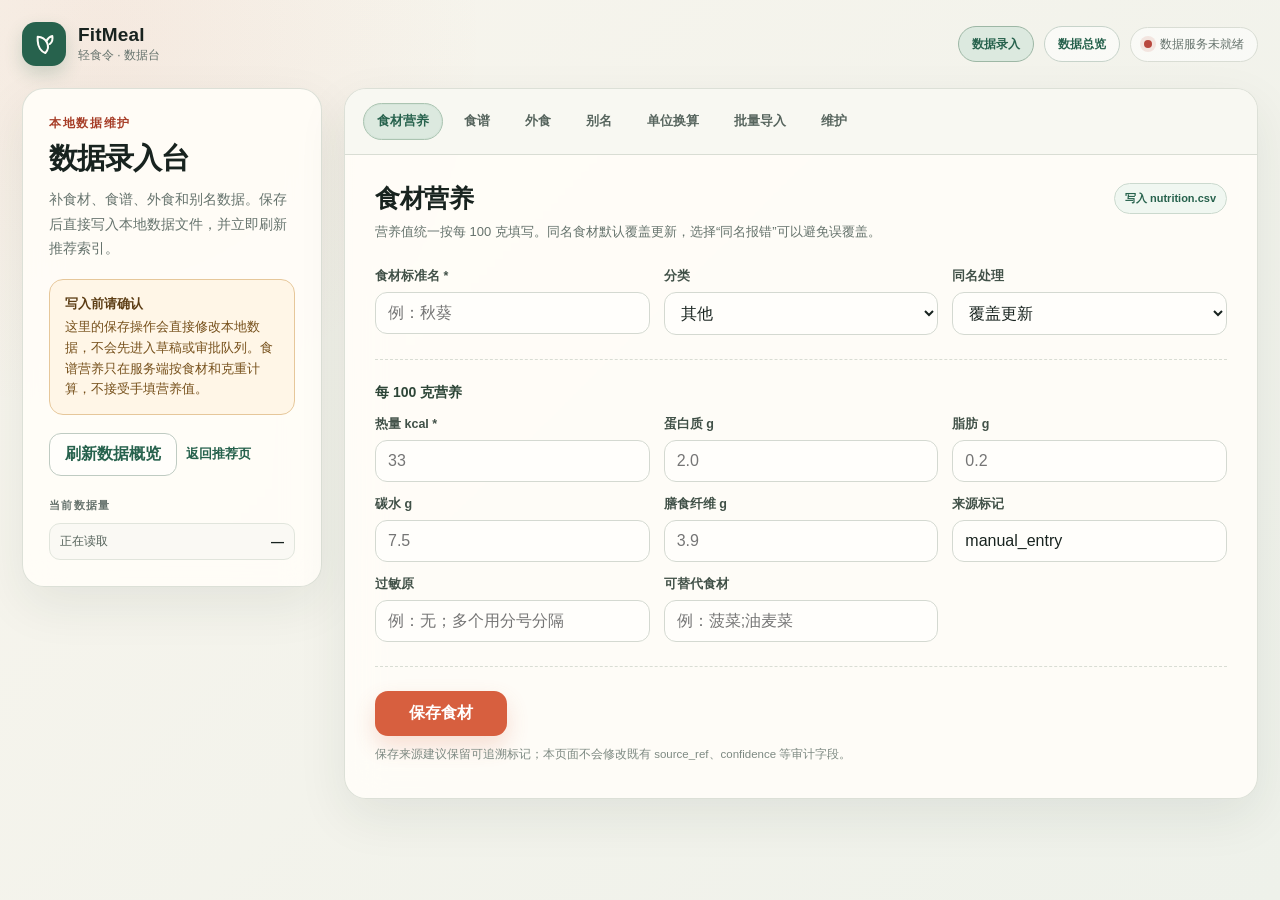
==== commit 73a39826: "feat: add data overview page" ====
--- a/web/data.html
+++ b/web/data.html
@@ -5,7 +5,7 @@
   <meta name="viewport" content="width=device-width, initial-scale=1">
   <meta name="description" content="FitMeal 轻食令本地数据录入与维护">
   <title>数据录入 · FitMeal 轻食令</title>
-  <link rel="stylesheet" href="./styles.css?v=0.5.2">
+  <link rel="stylesheet" href="./styles.css?v=0.5.3">
   <link rel="stylesheet" href="./data.css?v=0.1.0">
 </head>
 <body>
@@ -22,6 +22,7 @@
       </a>
       <div class="topbar-actions">
         <a class="data-entry-link is-current" href="./data.html" aria-current="page">数据录入</a>
+        <a class="data-entry-link" href="./overview.html">数据总览</a>
         <div class="service-state" id="serviceState">
           <span class="state-dot" aria-hidden="true"></span>
           <span>正在连接本地服务</span>
--- a/web/styles.css
+++ b/web/styles.css
@@ -319,3 +319,19 @@
   .result-panel { border: 0; box-shadow: none; min-height: 0; }
   .results { padding: 10px 0; }
 }
+
+@media (max-width: 760px) {
+  .topbar {
+    align-items: flex-start;
+    flex-direction: column;
+  }
+
+  .topbar-actions {
+    width: 100%;
+    flex-wrap: wrap;
+  }
+
+  .topbar-actions .service-state {
+    margin-left: auto;
+  }
+}
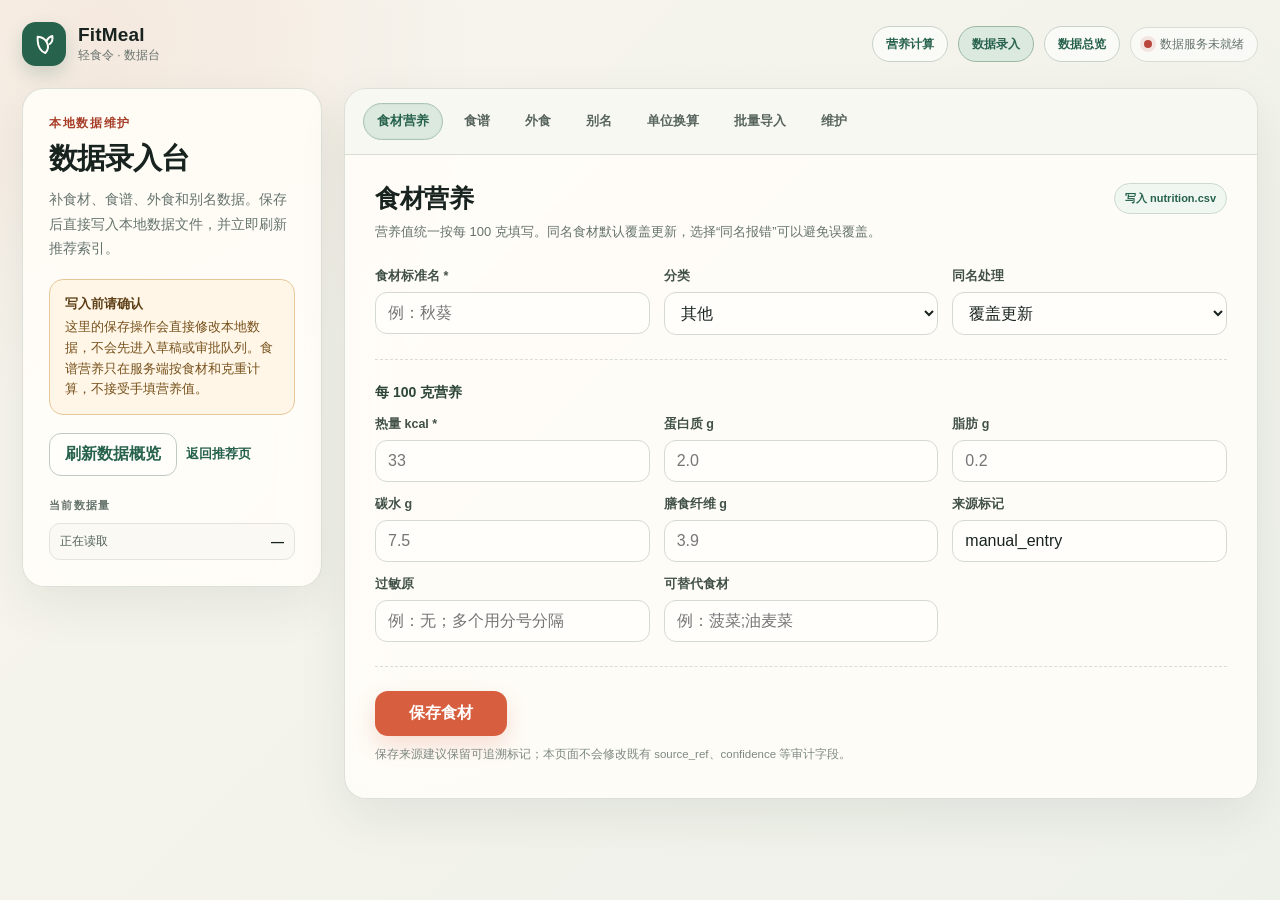
==== commit e1725c73: "feat: add deterministic nutrition calculator" ====
--- a/web/data.html
+++ b/web/data.html
@@ -21,6 +21,7 @@
         </span>
       </a>
       <div class="topbar-actions">
+        <a class="data-entry-link" href="./nutrition.html">营养计算</a>
         <a class="data-entry-link is-current" href="./data.html" aria-current="page">数据录入</a>
         <a class="data-entry-link" href="./overview.html">数据总览</a>
         <div class="service-state" id="serviceState">
